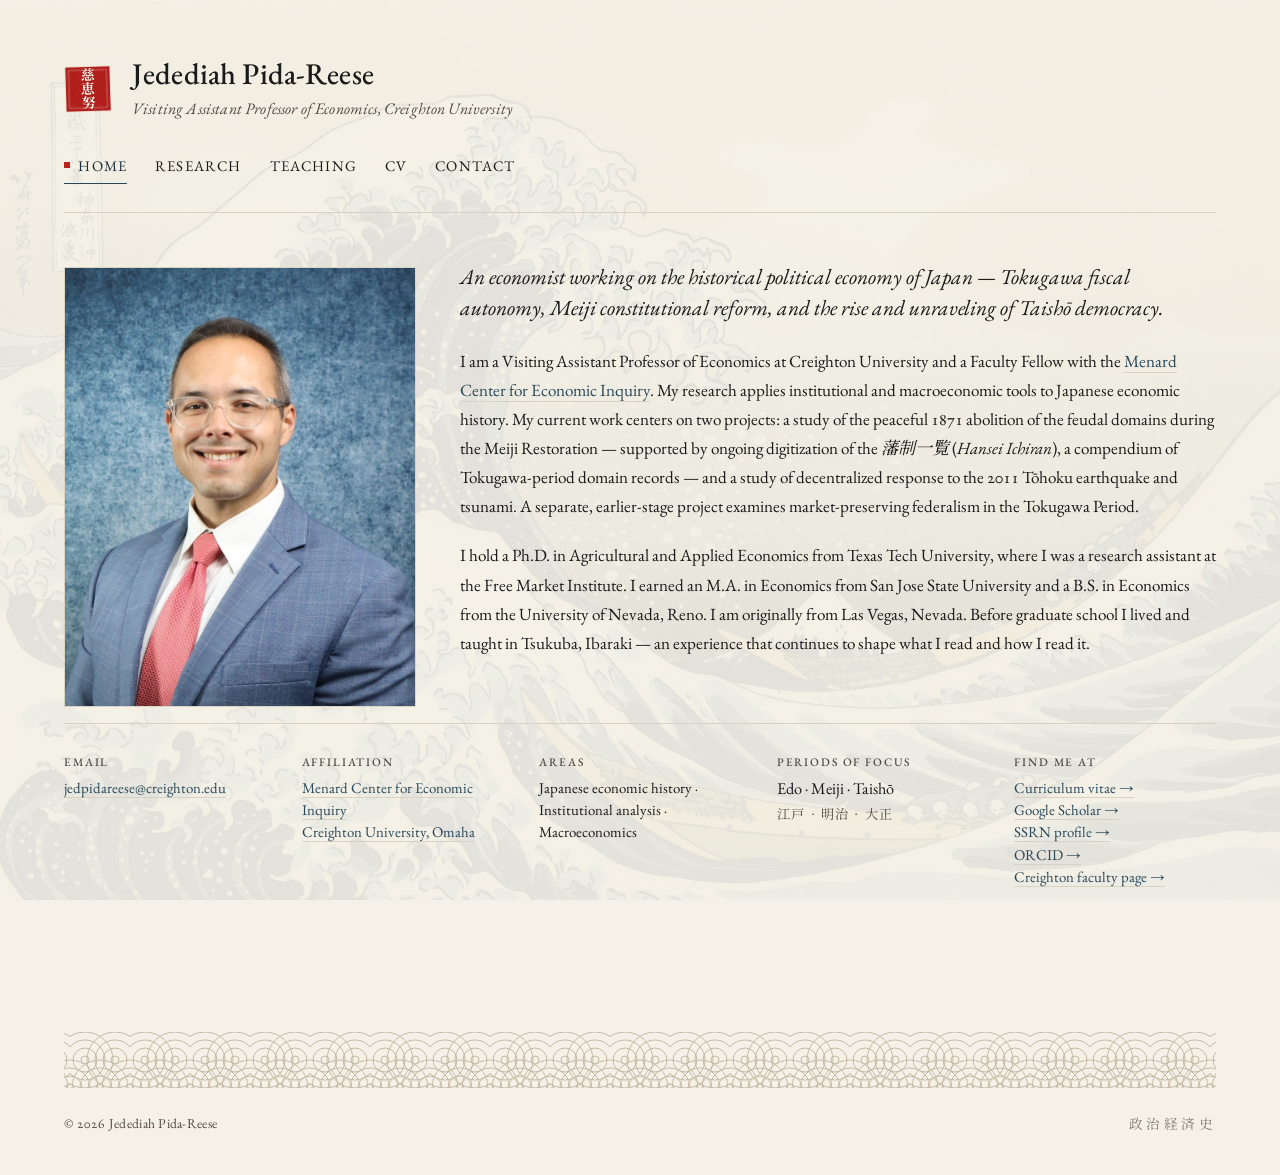
==== index.html @ fd8bfb2a "Initial site: hand-built static site for jedediahpidareese.com Replaces Google Sites with plain HTML" ====
<!doctype html>
<html lang="en">
<head>
  <meta charset="utf-8">
  <meta name="viewport" content="width=device-width, initial-scale=1">
  <title>Jedediah Pida-Reese — Economist</title>
  <meta name="description" content="Jedediah Pida-Reese — Visiting Assistant Professor of Economics at Creighton University. Research on Japanese historical political economy, institutional analysis, and macroeconomics.">
  <link rel="preconnect" href="https://fonts.googleapis.com">
  <link rel="preconnect" href="https://fonts.gstatic.com" crossorigin>
  <link rel="stylesheet" href="https://fonts.googleapis.com/css2?family=EB+Garamond:ital,wght@0,400..700;1,400..700&family=Noto+Serif+JP:wght@400;500;600&display=swap">
  <link rel="stylesheet" href="assets/css/style.css?v=11">
</head>
<body>
  <div class="shell">

    <header class="site-header">
      <div class="site-id">
        <a class="hanko" href="index.html" aria-label="Home — personal seal" title="慈恵努 — ateji for ジェド (Jed): compassion, blessing, endeavor"><span lang="ja">慈</span><span lang="ja">恵</span><span lang="ja">努</span></a>
        <div class="site-id-text">
          <h1 class="site-name">Jedediah Pida-Reese</h1>
          <p class="site-tagline">Visiting Assistant Professor of Economics, Creighton University</p>
        </div>
      </div>
      <nav class="site-nav" aria-label="Primary">
        <a href="index.html" aria-current="page">Home</a>
        <a href="research.html">Research</a>
        <a href="teaching.html">Teaching</a>
        <a href="cv.html">CV</a>
        <a href="contact.html">Contact</a>
      </nav>
    </header>

    <main class="home">
      <section class="profile">
        <img class="profile-portrait" src="assets/img/portrait.jpg" alt="Portrait of Jedediah Pida-Reese">
        <p class="lede">An economist working on the historical political economy of Japan — Tokugawa fiscal autonomy, Meiji constitutional reform, and the rise and unraveling of Taishō democracy.</p>
        <p>I am a Visiting Assistant Professor of Economics at Creighton University and a Faculty Fellow with the <a href="https://www.creighton.edu/menard-center-for-economic-inquiry">Menard Center for Economic Inquiry</a>. My research applies institutional and macroeconomic tools to Japanese economic history. My current work centers on two projects: a study of the peaceful 1871 abolition of the feudal domains during the Meiji Restoration &mdash; supported by ongoing digitization of the <em lang="ja">藩制一覧</em> (<em>Hansei Ichiran</em>), a compendium of Tokugawa-period domain records &mdash; and a study of decentralized response to the 2011 Tōhoku earthquake and tsunami. A separate, earlier-stage project examines market-preserving federalism in the Tokugawa Period.</p>
        <p>I hold a Ph.D. in Agricultural and Applied Economics from Texas Tech University, where I was a research assistant at the Free Market Institute. I earned an M.A. in Economics from San Jose State University and a B.S. in Economics from the University of Nevada, Reno. I am originally from Las Vegas, Nevada. Before graduate school I lived and taught in Tsukuba, Ibaraki — an experience that continues to shape what I read and how I read it.</p>

        <dl class="profile-meta">
          <div class="meta-item">
            <dt>Email</dt>
            <dd><a href="mailto:jedpidareese@creighton.edu">jedpidareese@creighton.edu</a></dd>
          </div>
          <div class="meta-item">
            <dt>Affiliation</dt>
            <dd><a href="https://www.creighton.edu/menard-center-for-economic-inquiry">Menard Center for Economic Inquiry</a><br><a href="https://www.creighton.edu/campus-directory/pida-reese-jedediah">Creighton University, Omaha</a></dd>
          </div>
          <div class="meta-item">
            <dt>Areas</dt>
            <dd>Japanese economic history &middot; Institutional analysis &middot; Macroeconomics</dd>
          </div>
          <div class="meta-item">
            <dt>Periods of focus</dt>
            <dd class="profile-periods">Edo &middot; Meiji &middot; Taishō<span class="profile-periods-jp" lang="ja">江戸 &middot; 明治 &middot; 大正</span></dd>
          </div>
          <div class="meta-item">
            <dt>Find me at</dt>
            <dd><a href="cv.html">Curriculum vitae &rarr;</a><br><a href="https://scholar.google.com/citations?user=43PobVEAAAAJ&amp;hl=ja&amp;authuser=1">Google Scholar &rarr;</a><br><a href="https://papers.ssrn.com/sol3/cf_dev/AbsByAuth.cfm?per_id=4842608">SSRN profile &rarr;</a><br><a href="https://orcid.org/0000-0002-5861-9557">ORCID &rarr;</a><br><a href="https://www.creighton.edu/campus-directory/pida-reese-jedediah">Creighton faculty page &rarr;</a></dd>
          </div>
        </dl>
      </section>

    </main>

    <footer class="site-footer">
      <div class="seigaiha" aria-hidden="true"></div>
      <div class="site-footer-inner">
        <span>&copy; 2026 Jedediah Pida-Reese</span>
        <span class="footer-kanji" lang="ja" aria-hidden="true">政治経済史</span>
      </div>
    </footer>

  </div>
</body>
</html>
---- assets/css/style.css ----
/* ============================================================================
   Jedediah Pida-Reese — personal academic site
   Design notes: scholarly Japanese sensibility — sumi ink on washi paper,
   restrained palette, generous ma (negative space), classical serif typography
   paired with Noto Serif JP for accents. No frameworks, no build step.
   To edit colors, fonts, or spacing, change the custom properties below.
   ============================================================================ */

:root {
  /* Palette ---------------------------------------------------------------- */
  --ink:         #1a1a1a;   /* sumi 墨 — body text */
  --ink-soft:    #4f4a42;   /* secondary text */
  --paper:       #f5f1e8;   /* washi 和紙 — background */
  --paper-deep:  #ebe5d3;
  --rule:        #d9d2c3;   /* hairline divider */
  --indigo:      #2a4858;   /* 藍 ai — links, accents */
  --indigo-deep: #1a2f3d;
  --benikara:    #7a2e2a;   /* used very sparingly */

  /* Type ------------------------------------------------------------------- */
  --serif:       "EB Garamond", "Noto Serif JP", Georgia, "Times New Roman", serif;
  --jp:          "Noto Serif JP", "EB Garamond", serif;
  --base:        1.0625rem;
  --measure:     42rem;
  --gutter:      clamp(1.5rem, 5vw, 4rem);
}

* { box-sizing: border-box; }

html { -webkit-text-size-adjust: 100%; }

body {
  margin: 0;
  background: var(--paper);
  color: var(--ink);
  font-family: var(--serif);
  font-size: var(--base);
  line-height: 1.65;
  font-feature-settings: "kern", "liga", "onum";
  text-rendering: optimizeLegibility;
  -webkit-font-smoothing: antialiased;
  position: relative;
  isolation: isolate;
}

/* Hokusai's Great Wave as a faint, fixed page-wide watermark.
   Sits behind all content; opacity tuned low enough that body text
   remains comfortably legible on top. */
body::before {
  content: "";
  position: fixed;
  inset: 0;
  background-image: url("../img/hero.jpg");
  background-size: cover;
  background-position: 35% 50%;
  background-repeat: no-repeat;
  opacity: 0.07;
  z-index: -1;
  pointer-events: none;
}

img { max-width: 100%; height: auto; display: block; }

::selection { background: var(--indigo); color: var(--paper); }

/* Layout shell ============================================================== */

.shell {
  max-width: 84rem;
  margin: 0 auto;
  padding-left: var(--gutter);
  padding-right: var(--gutter);
  position: relative;
}

/* Header and footer fill the shell. */
.site-header,
.site-footer-inner {
  width: 100%;
}

/* Main fills the shell too — no more narrow centered column.
   Prose blocks inside cap themselves and center for readability. */
main {
  width: 100%;
}

main > h1 { max-width: 60rem; margin-left: auto; margin-right: auto; }
main > .lede {
  max-width: 56rem;
  margin-left: auto;
  margin-right: auto;
  font-size: 1.3rem;
  line-height: 1.5;
  margin-bottom: 2.5rem;
  color: var(--ink);
  font-style: italic;
}
main > p {
  max-width: 56rem;
  margin-left: auto;
  margin-right: auto;
}

/* On home the lede now lives inside the profile (which floats around the portrait). */

/* Header =================================================================== */

.site-header {
  padding: 3.5rem 0 1.75rem;
  border-bottom: 1px solid var(--rule);
  margin-bottom: 3rem;
}

.site-id {
  display: flex;
  gap: 1.25rem;
  align-items: center;
  margin-bottom: 1.75rem;
}

.site-id-text { min-width: 0; flex: 1; }

/* Hanko 印 — Jed's personal seal as carved in Japan.
   慈恵努 — ateji (当て字) for ジェド (Jed): the kanji read ji-e-do phonetically
   while each carries its own meaning (compassion · blessing · endeavor).
   The vermilion field, carved-feeling rough edges, ink-density grain, and
   inner carved border are rendered by hanko.svg. The kanji sit in HTML on
   top so they render crisply in the page's loaded Noto Serif JP. */
.hanko {
  display: inline-flex;
  flex-direction: column;
  align-items: center;
  justify-content: center;
  width: 3rem;
  height: 3rem;
  flex-shrink: 0;
  background: url("../img/hanko.svg") center / 100% 100% no-repeat;
  color: var(--paper);
  font-family: var(--jp);
  font-weight: 700;
  font-size: 0.86rem;
  line-height: 1;
  letter-spacing: 0;
  text-decoration: none;
  border: 0;
  padding: 0.2rem 0;
  /* Slight tilt — as if pressed by hand, never perfectly square to the page */
  transform: rotate(-1.8deg);
  transition: transform 280ms cubic-bezier(0.16, 1, 0.3, 1);
  text-shadow: 0 0 1px rgba(140, 20, 16, 0.4);
}

.hanko span {
  display: block;
  line-height: 1;
  position: relative;
  z-index: 1;
}

.hanko:hover, .hanko:focus {
  background: #a01d18;
  border: 0;
  transform: rotate(-1.5deg);
}

.site-name {
  font-family: var(--serif);
  font-size: 1.875rem;
  font-weight: 500;
  letter-spacing: 0.005em;
  margin: 0 0 0.25rem;
  color: var(--ink);
  line-height: 1.2;
}

.site-name a { color: inherit; text-decoration: none; border: 0; }

.site-tagline {
  font-style: italic;
  color: var(--ink-soft);
  font-size: 1rem;
  margin: 0;
  letter-spacing: 0.01em;
}

.site-nav {
  display: flex;
  flex-wrap: wrap;
  gap: 1.75rem;
  align-items: center;
}

.site-nav a {
  color: var(--ink);
  text-decoration: none;
  border: 0;
  font-size: 0.92rem;
  letter-spacing: 0.08em;
  text-transform: uppercase;
  padding: 0.25rem 0;
  border-bottom: 1px solid transparent;
  transition: border-color 200ms ease, color 200ms ease;
}

.site-nav a:hover,
.site-nav a:focus,
.site-nav a[aria-current="page"] {
  border-color: var(--indigo);
  color: var(--indigo-deep);
}

/* Typography =============================================================== */

main { padding-bottom: 4rem; }

h1, h2, h3, h4 {
  font-family: var(--serif);
  font-weight: 500;
  letter-spacing: 0.005em;
  color: var(--ink);
  line-height: 1.25;
  margin: 0 0 0.5rem;
}

h1 {
  font-size: 2.5rem;
  font-weight: 500;
  margin-bottom: 0.5rem;
}

.lede {
  font-style: italic;
  color: var(--ink-soft);
  font-size: 1.18rem;
  line-height: 1.5;
  margin: 0 0 2.5rem;
  max-width: 32rem;
}

h2 {
  font-size: 1.4rem;
  margin-top: 3rem;
  margin-bottom: 1rem;
  display: flex;
  align-items: baseline;
  gap: 0.85rem;
}

h2::before {
  content: "";
  display: inline-block;
  width: 1.5rem;
  height: 1px;
  background: var(--indigo);
  flex-shrink: 0;
  transform: translateY(-0.35em);
}

h3 {
  font-size: 1.08rem;
  font-weight: 600;
  margin-top: 1.5rem;
  margin-bottom: 0.25rem;
  letter-spacing: 0.01em;
}

p { margin: 0 0 1.05rem; }

a {
  color: var(--indigo);
  text-decoration: none;
  border-bottom: 1px solid var(--rule);
  transition: border-color 180ms ease, color 180ms ease;
}

a:hover, a:focus {
  color: var(--indigo-deep);
  border-color: var(--indigo);
}

ul, ol { padding-left: 1.25rem; margin: 0 0 1.05rem; }
li { margin-bottom: 0.4rem; }

strong { font-weight: 600; }
em { font-style: italic; }

hr {
  border: 0;
  border-top: 1px solid var(--rule);
  margin: 2.5rem 0;
}

blockquote {
  margin: 1.25rem 0;
  padding: 0.25rem 0 0.25rem 1.25rem;
  border-left: 2px solid var(--indigo);
  color: var(--ink-soft);
  font-style: italic;
}

/* Home: profile section — portrait floats left, bio wraps and fills below.
   Avoids the dead-space problem that comes with a fixed 2-col grid. */

.profile {
  display: block;
  margin: 0;
}

.profile::after {
  content: "";
  display: block;
  clear: both;
}

.profile-portrait {
  width: 22rem;
  max-width: 100%;
  aspect-ratio: 4 / 5;
  object-fit: cover;
  border: 1px solid var(--rule);
  filter: saturate(0.95) contrast(1.02);
  display: block;
}

@media (min-width: 720px) {
  .profile-portrait {
    float: left;
    margin: 0.4rem 2.75rem 1rem 0;
    shape-outside: margin-box;
  }
}

.profile > .lede {
  font-size: 1.34rem;
  line-height: 1.45;
  font-style: italic;
  color: var(--ink);
  margin: 0 0 1.5rem;
  max-width: none;
}

.profile > p {
  font-size: 1.07rem;
  line-height: 1.7;
  max-width: none;
  margin-bottom: 1.25rem;
}

.profile > p:last-child { margin-bottom: 0; }

@media (max-width: 720px) {
  .profile-portrait { margin: 0 auto 1.5rem; max-width: 18rem; }
}

/* Horizontal facts strip — sits below the floated portrait + bio.
   `clear: both` ensures it starts below the portrait even on short bios. */
.profile-meta {
  clear: both;
  display: grid;
  grid-template-columns: repeat(auto-fit, minmax(11rem, 1fr));
  gap: 1.6rem 2.25rem;
  padding-top: 1.75rem;
  margin: 2.25rem 0 0;
  border-top: 1px solid var(--rule);
}

.profile-meta .meta-item { min-width: 0; }

.profile-meta dt {
  font-size: 0.72rem;
  letter-spacing: 0.16em;
  text-transform: uppercase;
  color: var(--ink-soft);
  font-weight: 500;
  font-style: normal;
  margin: 0 0 0.35rem;
}

.profile-meta dd {
  margin: 0;
  color: var(--ink);
  font-size: 0.93rem;
  line-height: 1.5;
}

.profile-meta .profile-periods {
  font-family: var(--serif);
  font-size: 1.02rem;
  color: var(--ink);
  letter-spacing: normal;
}

.profile-meta .profile-periods-jp {
  display: block;
  margin-top: 0.2rem;
  font-family: var(--jp);
  letter-spacing: 0.12em;
  color: var(--ink-soft);
  font-size: 0.82rem;
}

/* Publication / paper entries — 2-column with status rail on the left ====== */

.entry {
  display: grid;
  grid-template-columns: 9rem 1fr;
  gap: 2.5rem;
  padding: 1.75rem 0 2rem;
  border-bottom: 1px solid var(--rule);
}

.entry:last-of-type { border-bottom: 0; }

.entry-side {
  padding-top: 0.4rem;
  display: flex;
  flex-direction: column;
  align-items: flex-start;
  gap: 0.85rem;
}

.entry-image {
  width: 100%;
  max-width: 8rem;
  aspect-ratio: 4 / 5;
  object-fit: cover;
  border: 1px solid var(--rule);
  filter: sepia(0.18) saturate(0.85) contrast(1.04);
  opacity: 0.92;
  transition: opacity 240ms ease, filter 320ms ease, transform 320ms ease;
  display: block;
}

.entry:hover .entry-image,
.entry:focus-within .entry-image {
  opacity: 1;
  filter: sepia(0) saturate(1) contrast(1);
  transform: scale(1.01);
}

@media (max-width: 540px) {
  .entry-image { max-width: 6rem; }
}

.entry-status {
  display: inline-block;
  font-size: 0.7rem;
  letter-spacing: 0.14em;
  text-transform: uppercase;
  padding: 0.22rem 0.65rem;
  border: 1px solid var(--rule);
  color: var(--ink-soft);
  font-style: normal;
  font-weight: 500;
  white-space: nowrap;
}

.entry-status.published {
  border-color: var(--indigo);
  color: var(--indigo);
}

.entry-year {
  display: block;
  margin-top: 0.55rem;
  font-style: italic;
  font-size: 0.88rem;
  color: var(--ink-soft);
  font-variant-numeric: tabular-nums;
}

.entry-main { min-width: 0; }

.entry-title {
  font-size: 1.18rem;
  font-weight: 600;
  margin: 0 0 0.35rem;
  letter-spacing: 0.005em;
  line-height: 1.3;
}

.entry-meta {
  font-style: italic;
  color: var(--ink-soft);
  font-size: 0.98rem;
  margin: 0 0 0.85rem;
}

.entry-abstract {
  font-size: 1.02rem;
  line-height: 1.65;
  color: var(--ink);
  margin: 0 0 0.85rem;
  max-width: 52rem;
}

.entry-links {
  font-size: 0.92rem;
}

.entry-links a {
  margin-right: 1.25rem;
  letter-spacing: 0.02em;
}

@media (max-width: 540px) {
  .entry {
    grid-template-columns: 1fr;
    gap: 0.65rem;
  }
}

/* CV layout ================================================================ */

.cv-section { margin-top: 2rem; }

.cv-row {
  display: grid;
  grid-template-columns: 9rem 1fr;
  gap: 2.5rem;
  padding: 1rem 0;
  border-bottom: 1px solid var(--rule);
  align-items: baseline;
}

.cv-row:last-child { border-bottom: 0; }

.cv-date {
  color: var(--ink-soft);
  font-variant-numeric: tabular-nums;
  font-style: italic;
  font-size: 0.95rem;
}

.cv-detail { margin: 0; }

.cv-detail strong { font-weight: 600; }

.cv-sub { display: block; color: var(--ink-soft); font-size: 0.95rem; margin-top: 0.15rem; }

.cv-pdf-link {
  display: inline-block;
  margin: 0.5rem 0 1.5rem;
  padding: 0.55rem 1rem;
  border: 1px solid var(--indigo);
  color: var(--indigo);
  font-size: 0.92rem;
  letter-spacing: 0.06em;
  text-transform: uppercase;
  transition: background 180ms ease, color 180ms ease;
}

.cv-pdf-link:hover, .cv-pdf-link:focus {
  background: var(--indigo);
  color: var(--paper);
  border-color: var(--indigo);
}

/* Teaching evaluations / quotes ============================================= */

.quote-block {
  margin: 0;
  padding: 0.4rem 0 0.4rem 1.1rem;
  border-left: 2px solid var(--rule);
  font-style: italic;
  color: var(--ink-soft);
  font-size: 0.97rem;
  line-height: 1.5;
}

.quote-block cite {
  display: block;
  font-style: normal;
  font-size: 0.85rem;
  color: var(--ink-soft);
  letter-spacing: 0.04em;
  margin-top: 0.4rem;
}

.quote-block cite::before { content: "— "; }

.quote-grid {
  display: grid;
  grid-template-columns: repeat(auto-fit, minmax(22rem, 1fr));
  gap: 1.25rem 2rem;
  margin: 0.75rem 0 2.5rem;
}

/* Hero banner (home only) ================================================== */

.hero {
  width: 100%;
  max-width: 76rem;
  margin: 0 auto 3.5rem;
  position: relative;
  aspect-ratio: 1200 / 380;
  overflow: hidden;
  border: 1px solid var(--rule);
  background: var(--paper-deep);
}

.hero-svg {
  display: block;
  width: 100%;
  height: 100%;
}

@media (max-width: 640px) {
  .hero { aspect-ratio: 5 / 2; }
}

/* Contact card ============================================================= */

.contact-grid {
  display: grid;
  grid-template-columns: 1fr;
  gap: 1.5rem;
  margin-top: 1.5rem;
}

@media (min-width: 540px) {
  .contact-grid { grid-template-columns: 10rem 1fr; gap: 2.5rem; }
}

.contact-label {
  color: var(--ink-soft);
  font-style: italic;
  font-size: 0.95rem;
}

.contact-value { margin: 0; }

/* Footer =================================================================== */

.site-footer {
  margin-top: 5rem;
  position: relative;
}

.seigaiha {
  width: 100%;
  height: 56px;
  background-image: url("data:image/svg+xml;utf8,<svg xmlns='http://www.w3.org/2000/svg' viewBox='0 0 60 56'><g fill='none' stroke='%23b9af96' stroke-width='1'><circle cx='0' cy='56' r='28'/><circle cx='0' cy='56' r='20'/><circle cx='0' cy='56' r='12'/><circle cx='0' cy='56' r='4'/><circle cx='30' cy='56' r='28'/><circle cx='30' cy='56' r='20'/><circle cx='30' cy='56' r='12'/><circle cx='30' cy='56' r='4'/><circle cx='60' cy='56' r='28'/><circle cx='60' cy='56' r='20'/><circle cx='60' cy='56' r='12'/><circle cx='60' cy='56' r='4'/><circle cx='15' cy='28' r='28'/><circle cx='15' cy='28' r='20'/><circle cx='15' cy='28' r='12'/><circle cx='15' cy='28' r='4'/><circle cx='45' cy='28' r='28'/><circle cx='45' cy='28' r='20'/><circle cx='45' cy='28' r='12'/><circle cx='45' cy='28' r='4'/></g></svg>");
  background-repeat: repeat-x;
  background-position: center bottom;
  background-size: 60px 56px;
  opacity: 0.85;
}

.site-footer-inner {
  padding: 1.5rem 0 2.5rem;
  font-size: 0.85rem;
  color: var(--ink-soft);
  display: flex;
  justify-content: space-between;
  flex-wrap: wrap;
  gap: 1rem;
  letter-spacing: 0.02em;
}

.footer-kanji {
  font-family: var(--jp);
  letter-spacing: 0.25em;
  color: var(--ink-soft);
  opacity: 0.7;
}

/* Mobile =================================================================== */

@media (max-width: 640px) {
  :root { --base: 1rem; }
  .site-header { padding: 2.25rem 0 1.25rem; margin-bottom: 2.25rem; }
  .site-name { font-size: 1.5rem; }
  h1 { font-size: 1.85rem; }
  h2 { font-size: 1.2rem; margin-top: 2.25rem; }
  .lede { font-size: 1.05rem; }
  .cv-row { grid-template-columns: 4.5rem 1fr; gap: 0.85rem; }
  .site-nav { gap: 1.25rem; }
  .site-nav a { font-size: 0.82rem; }
}

/* ============================================================================
   Motion — culturally-flavored entrance, page transitions, ambient drift
   Restrained throughout; honors prefers-reduced-motion.

   Concept:
   - On first load, main content unfurls from top to bottom like a kakemono
     (掛物, hanging scroll) being unrolled.
   - Cross-page navigation slides actual shōji (障子) panels — washi paper with
     wooden kumiko lattice — across the viewport, meeting at center, then
     parting on the next page.
   - The footer wave (seigaiha 青海波) drifts horizontally in a slow ambient loop,
     evoking ocean motion — a nod to Hokusai's wave imagery.
   ============================================================================ */

@keyframes kakemono-unfurl {
  from { clip-path: inset(0 0 100% 0); opacity: 0.85; }
  to   { clip-path: inset(0 0 0 0);    opacity: 1; }
}

@keyframes fade-up {
  from { opacity: 0; transform: translateY(6px); }
  to   { opacity: 1; transform: translateY(0); }
}

@keyframes stamp-in {
  0%   { opacity: 0; transform: scale(1.22) rotate(7deg); }
  60%  { opacity: 0.95; }
  100% { opacity: 1; transform: scale(1) rotate(0deg); }
}

@keyframes line-draw {
  from { width: 0; opacity: 0.3; }
  to   { width: 1.5rem; opacity: 1; }
}

@keyframes wave-drift {
  from { background-position-x: 0; }
  to   { background-position-x: 60px; }
}

/* On-page entrance animations are intentionally kept narrow so they don't
   conflict with the View Transition snapshot (which captures the page at
   t=0; any animation that hides content with backwards fill makes the
   snapshot blank). Line-draw on H2 rules is the only entrance kept. */
h2::before {
  animation: line-draw 480ms ease-out 380ms backwards;
}

.seigaiha {
  animation: wave-drift 26s linear infinite;
}

/* Cross-page transition: right-to-left page slide.
   Old page exits to the right while fading. New page enters from the left.
   A nod to traditional Japanese book layouts (read right-to-left), without
   going full literal page-turn. Chromium today; other browsers navigate
   normally and the on-page entrance animations still run as fallback. */
@view-transition { navigation: auto; }

::view-transition-old(root) {
  animation: 400ms ease-in both vt-slide-out;
}

::view-transition-new(root) {
  animation: 520ms cubic-bezier(0.22, 1, 0.36, 1) 200ms both vt-slide-in;
}

@keyframes vt-slide-out {
  from { opacity: 1; transform: translateX(0); }
  to   { opacity: 0; transform: translateX(28px); }
}

@keyframes vt-slide-in {
  from { opacity: 0; transform: translateX(-28px); }
  to   { opacity: 1; transform: translateX(0); }
}

@media (prefers-reduced-motion: reduce) {
  ::view-transition-old(root),
  ::view-transition-new(root) { animation: none; }
}

/* Active-page mark: small vermilion square before the current nav item.
   Echoes the hanko aesthetic — a little ink dot saying "you are here." */
.site-nav a[aria-current="page"] {
  border-color: var(--indigo);
}

.site-nav a[aria-current="page"]::before {
  content: "";
  display: inline-block;
  width: 0.4rem;
  height: 0.4rem;
  background: #b8231c;
  margin-right: 0.5rem;
  vertical-align: 0.15em;
  transform: translateY(-1px);
}


.hanko:hover, .hanko:focus-visible {
  transform: rotate(-3.5deg) scale(1.05);
}

/* Reduced motion — kill all animation/transition for users who prefer it. */
@media (prefers-reduced-motion: reduce) {
  *, *::before, *::after {
    animation-duration: 0.01ms !important;
    animation-delay: 0ms !important;
    transition-duration: 0.01ms !important;
  }
  ::view-transition-group(root) { animation: none !important; }
}

/* Print (CV) =============================================================== */

@media print {
  body { background: white; color: black; font-size: 10.5pt; }
  .site-nav, .kanji-mark, .seigaiha, .site-footer-inner, .cv-pdf-link { display: none; }
  .shell { padding: 0; max-width: 100%; }
  .site-header { border-bottom: 1px solid #000; padding: 0 0 0.5rem; margin-bottom: 1.25rem; }
  .site-name { font-size: 1.5rem; }
  a { color: black; border: 0; }
  .cv-row { padding: 0.4rem 0; break-inside: avoid; }
  h1 { font-size: 1.5rem; }
  h2 { font-size: 1.1rem; margin-top: 1.25rem; }
}
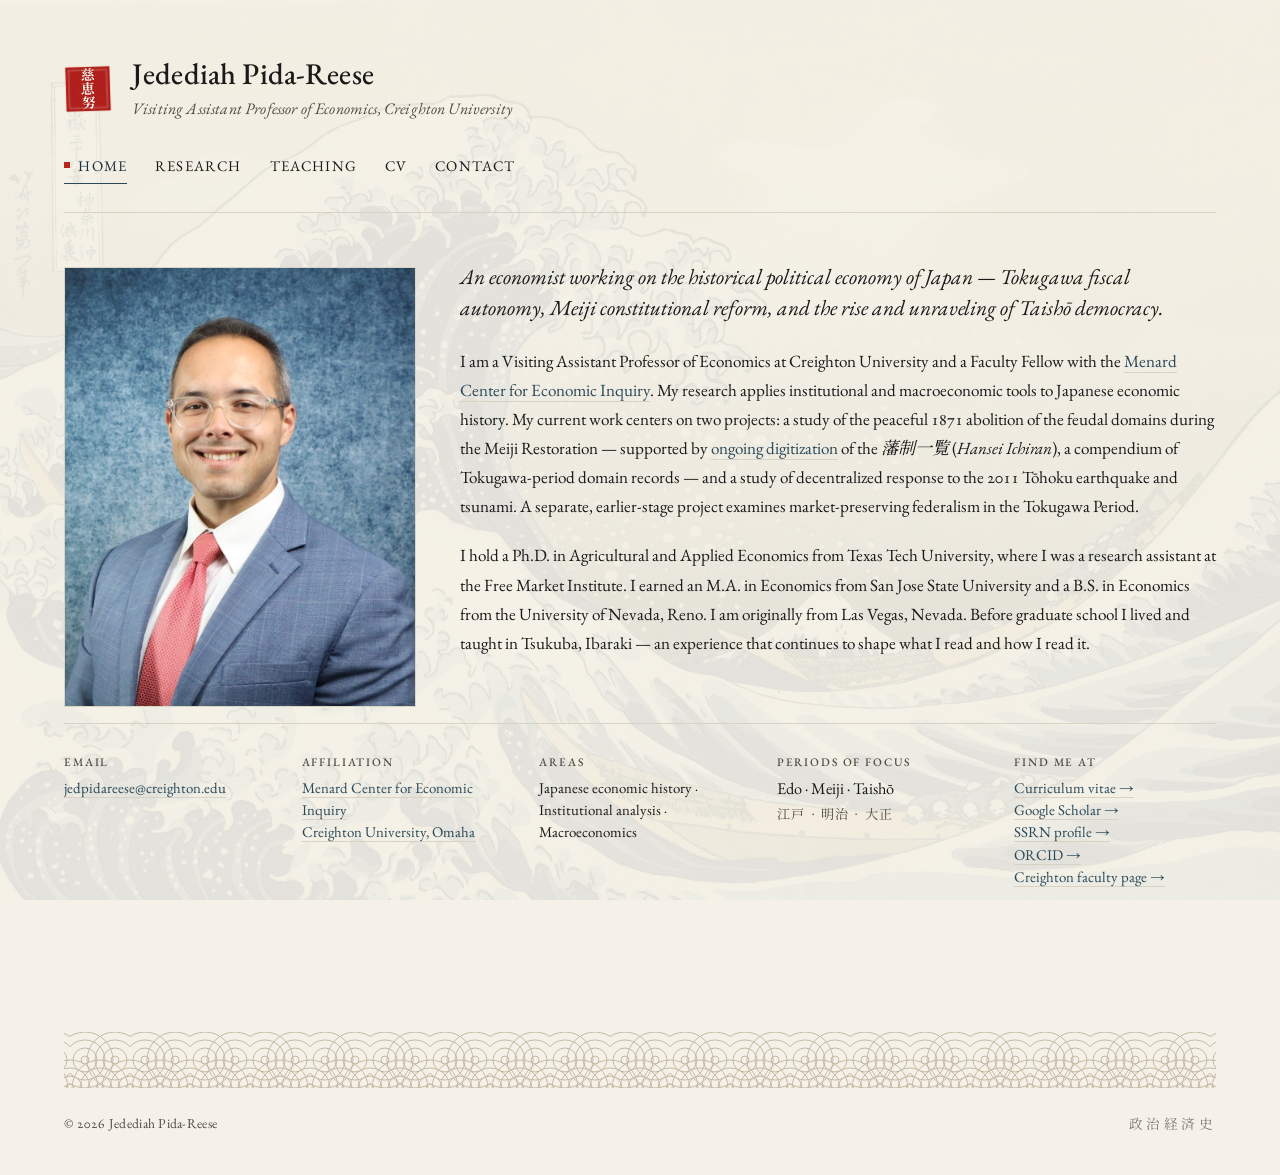
==== commit 9e5cf3ac: "Add ECO 305 (Fall 2026), link Fall 2026 syllabi, link Hansei Ichiran viewer Teaching and CV pages no" ====
--- a/index.html
+++ b/index.html
@@ -5,10 +5,12 @@
   <meta name="viewport" content="width=device-width, initial-scale=1">
   <title>Jedediah Pida-Reese — Economist</title>
   <meta name="description" content="Jedediah Pida-Reese — Visiting Assistant Professor of Economics at Creighton University. Research on Japanese historical political economy, institutional analysis, and macroeconomics.">
+  <link rel="canonical" href="https://jedediahpidareese.com/">
   <link rel="preconnect" href="https://fonts.googleapis.com">
   <link rel="preconnect" href="https://fonts.gstatic.com" crossorigin>
   <link rel="stylesheet" href="https://fonts.googleapis.com/css2?family=EB+Garamond:ital,wght@0,400..700;1,400..700&family=Noto+Serif+JP:wght@400;500;600&display=swap">
-  <link rel="stylesheet" href="assets/css/style.css?v=11">
+  <link rel="stylesheet" href="assets/css/style.css?v=12">
+  <script data-goatcounter="https://jedediahpidareese.goatcounter.com/count" async src="//gc.zgo.at/count.js"></script>
 </head>
 <body>
   <div class="shell">
@@ -34,7 +36,7 @@
       <section class="profile">
         <img class="profile-portrait" src="assets/img/portrait.jpg" alt="Portrait of Jedediah Pida-Reese">
         <p class="lede">An economist working on the historical political economy of Japan — Tokugawa fiscal autonomy, Meiji constitutional reform, and the rise and unraveling of Taishō democracy.</p>
-        <p>I am a Visiting Assistant Professor of Economics at Creighton University and a Faculty Fellow with the <a href="https://www.creighton.edu/menard-center-for-economic-inquiry">Menard Center for Economic Inquiry</a>. My research applies institutional and macroeconomic tools to Japanese economic history. My current work centers on two projects: a study of the peaceful 1871 abolition of the feudal domains during the Meiji Restoration &mdash; supported by ongoing digitization of the <em lang="ja">藩制一覧</em> (<em>Hansei Ichiran</em>), a compendium of Tokugawa-period domain records &mdash; and a study of decentralized response to the 2011 Tōhoku earthquake and tsunami. A separate, earlier-stage project examines market-preserving federalism in the Tokugawa Period.</p>
+        <p>I am a Visiting Assistant Professor of Economics at Creighton University and a Faculty Fellow with the <a href="https://www.creighton.edu/menard-center-for-economic-inquiry">Menard Center for Economic Inquiry</a>. My research applies institutional and macroeconomic tools to Japanese economic history. My current work centers on two projects: a study of the peaceful 1871 abolition of the feudal domains during the Meiji Restoration &mdash; supported by <a href="https://jedediahpidareese-coder.github.io/hansei-ichiran-walkthrough/hi_viewer/viewer.html">ongoing digitization</a> of the <em lang="ja">藩制一覧</em> (<em>Hansei Ichiran</em>), a compendium of Tokugawa-period domain records &mdash; and a study of decentralized response to the 2011 Tōhoku earthquake and tsunami. A separate, earlier-stage project examines market-preserving federalism in the Tokugawa Period.</p>
         <p>I hold a Ph.D. in Agricultural and Applied Economics from Texas Tech University, where I was a research assistant at the Free Market Institute. I earned an M.A. in Economics from San Jose State University and a B.S. in Economics from the University of Nevada, Reno. I am originally from Las Vegas, Nevada. Before graduate school I lived and taught in Tsukuba, Ibaraki — an experience that continues to shape what I read and how I read it.</p>
 
         <dl class="profile-meta">
--- a/assets/css/style.css
+++ b/assets/css/style.css
@@ -511,6 +511,63 @@
   }
 }
 
+/* Evaluation tables ======================================================== */
+
+.table-wrap {
+  overflow-x: auto;
+  margin: 0.75rem 0 2rem;
+}
+
+.table-context {
+  font-size: 0.95rem;
+  color: var(--ink-soft);
+  font-style: italic;
+  margin-bottom: 0.5rem;
+}
+
+table.eval-table {
+  width: 100%;
+  border-collapse: collapse;
+  font-size: 0.95rem;
+  min-width: 30rem;
+}
+
+table.eval-table th,
+table.eval-table td {
+  padding: 0.7rem 0.9rem;
+  text-align: left;
+  border-bottom: 1px solid var(--rule);
+  vertical-align: top;
+  line-height: 1.4;
+}
+
+table.eval-table thead th {
+  font-weight: 600;
+  font-size: 0.74rem;
+  letter-spacing: 0.12em;
+  text-transform: uppercase;
+  color: var(--ink-soft);
+  border-bottom: 1px solid var(--ink-soft);
+  font-style: normal;
+}
+
+table.eval-table tbody th {
+  font-weight: 600;
+  white-space: nowrap;
+  color: var(--ink);
+}
+
+table.eval-table tbody tr:last-child td,
+table.eval-table tbody tr:last-child th {
+  border-bottom: 0;
+}
+
+table.eval-table td:first-child,
+table.eval-table th:first-child { padding-left: 0; }
+
+table.eval-table td:last-child,
+table.eval-table th:last-child { padding-right: 0; }
+
 /* CV layout ================================================================ */
 
 .cv-section { margin-top: 2rem; }
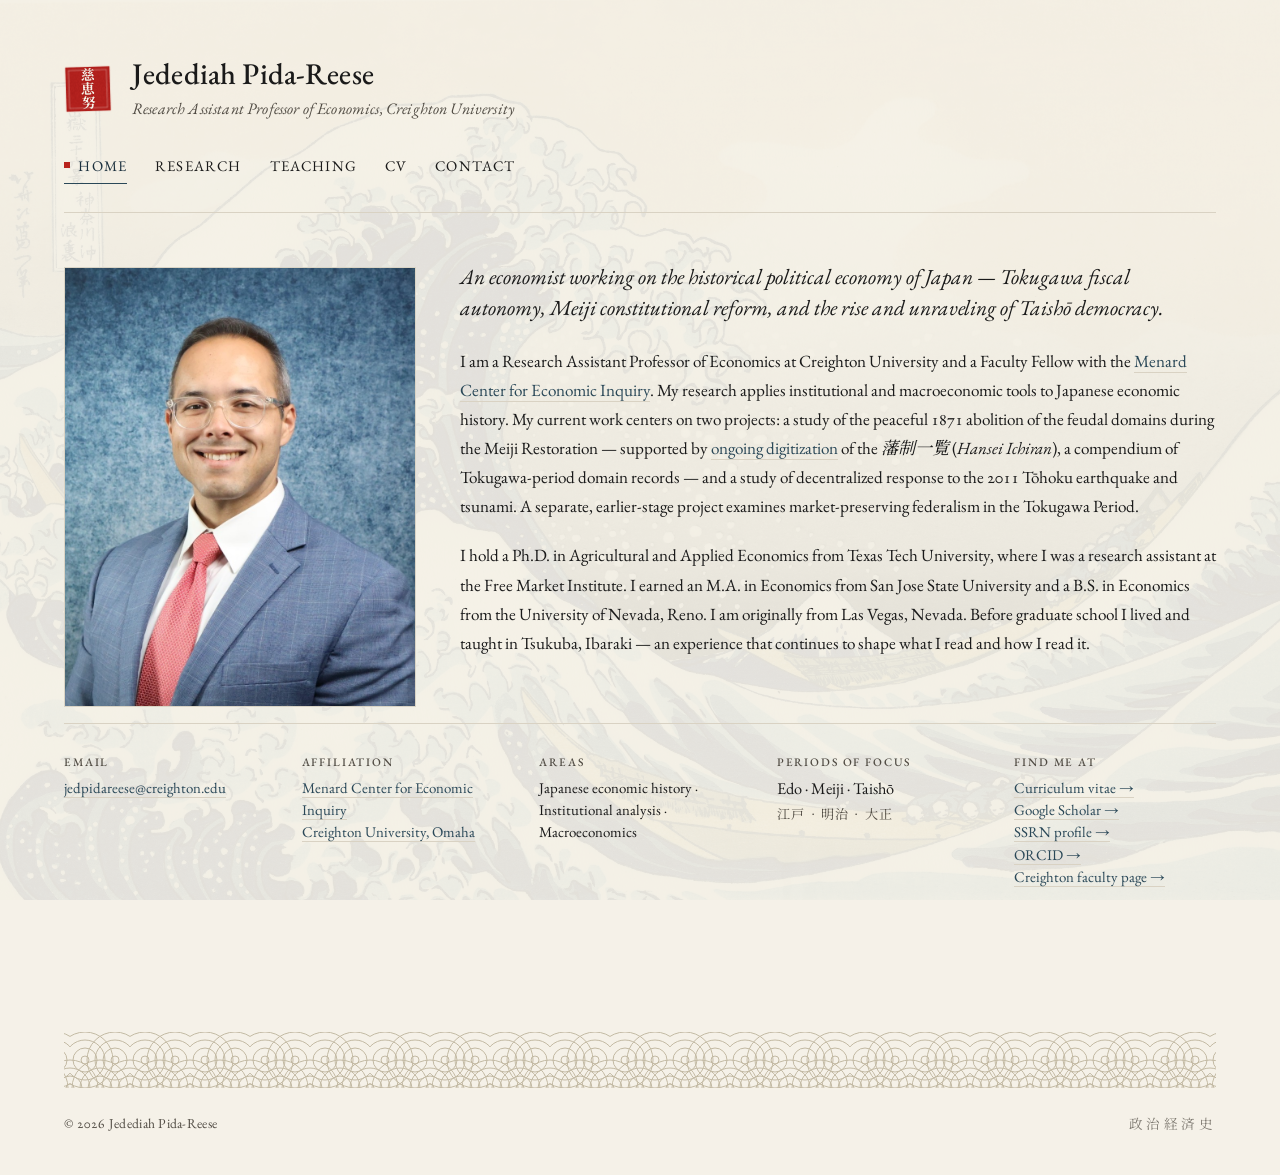
==== commit be70f139: "Update title to Research Assistant Professor across site; refresh CV PDF The Creighton directory now" ====
--- a/index.html
+++ b/index.html
@@ -4,7 +4,7 @@
   <meta charset="utf-8">
   <meta name="viewport" content="width=device-width, initial-scale=1">
   <title>Jedediah Pida-Reese — Economist</title>
-  <meta name="description" content="Jedediah Pida-Reese — Visiting Assistant Professor of Economics at Creighton University. Research on Japanese historical political economy, institutional analysis, and macroeconomics.">
+  <meta name="description" content="Jedediah Pida-Reese — Research Assistant Professor of Economics at Creighton University. Research on Japanese historical political economy, institutional analysis, and macroeconomics.">
   <link rel="canonical" href="https://jedediahpidareese.com/">
   <link rel="preconnect" href="https://fonts.googleapis.com">
   <link rel="preconnect" href="https://fonts.gstatic.com" crossorigin>
@@ -20,7 +20,7 @@
         <a class="hanko" href="index.html" aria-label="Home — personal seal" title="慈恵努 — ateji for ジェド (Jed): compassion, blessing, endeavor"><span lang="ja">慈</span><span lang="ja">恵</span><span lang="ja">努</span></a>
         <div class="site-id-text">
           <h1 class="site-name">Jedediah Pida-Reese</h1>
-          <p class="site-tagline">Visiting Assistant Professor of Economics, Creighton University</p>
+          <p class="site-tagline">Research Assistant Professor of Economics, Creighton University</p>
         </div>
       </div>
       <nav class="site-nav" aria-label="Primary">
@@ -36,7 +36,7 @@
       <section class="profile">
         <img class="profile-portrait" src="assets/img/portrait.jpg" alt="Portrait of Jedediah Pida-Reese">
         <p class="lede">An economist working on the historical political economy of Japan — Tokugawa fiscal autonomy, Meiji constitutional reform, and the rise and unraveling of Taishō democracy.</p>
-        <p>I am a Visiting Assistant Professor of Economics at Creighton University and a Faculty Fellow with the <a href="https://www.creighton.edu/menard-center-for-economic-inquiry">Menard Center for Economic Inquiry</a>. My research applies institutional and macroeconomic tools to Japanese economic history. My current work centers on two projects: a study of the peaceful 1871 abolition of the feudal domains during the Meiji Restoration &mdash; supported by <a href="https://jedediahpidareese-coder.github.io/hansei-ichiran-walkthrough/hi_viewer/viewer.html">ongoing digitization</a> of the <em lang="ja">藩制一覧</em> (<em>Hansei Ichiran</em>), a compendium of Tokugawa-period domain records &mdash; and a study of decentralized response to the 2011 Tōhoku earthquake and tsunami. A separate, earlier-stage project examines market-preserving federalism in the Tokugawa Period.</p>
+        <p>I am a Research Assistant Professor of Economics at Creighton University and a Faculty Fellow with the <a href="https://www.creighton.edu/menard-center-for-economic-inquiry">Menard Center for Economic Inquiry</a>. My research applies institutional and macroeconomic tools to Japanese economic history. My current work centers on two projects: a study of the peaceful 1871 abolition of the feudal domains during the Meiji Restoration &mdash; supported by <a href="https://jedediahpidareese-coder.github.io/hansei-ichiran-walkthrough/hi_viewer/viewer.html">ongoing digitization</a> of the <em lang="ja">藩制一覧</em> (<em>Hansei Ichiran</em>), a compendium of Tokugawa-period domain records &mdash; and a study of decentralized response to the 2011 Tōhoku earthquake and tsunami. A separate, earlier-stage project examines market-preserving federalism in the Tokugawa Period.</p>
         <p>I hold a Ph.D. in Agricultural and Applied Economics from Texas Tech University, where I was a research assistant at the Free Market Institute. I earned an M.A. in Economics from San Jose State University and a B.S. in Economics from the University of Nevada, Reno. I am originally from Las Vegas, Nevada. Before graduate school I lived and taught in Tsukuba, Ibaraki — an experience that continues to shape what I read and how I read it.</p>
 
         <dl class="profile-meta">
